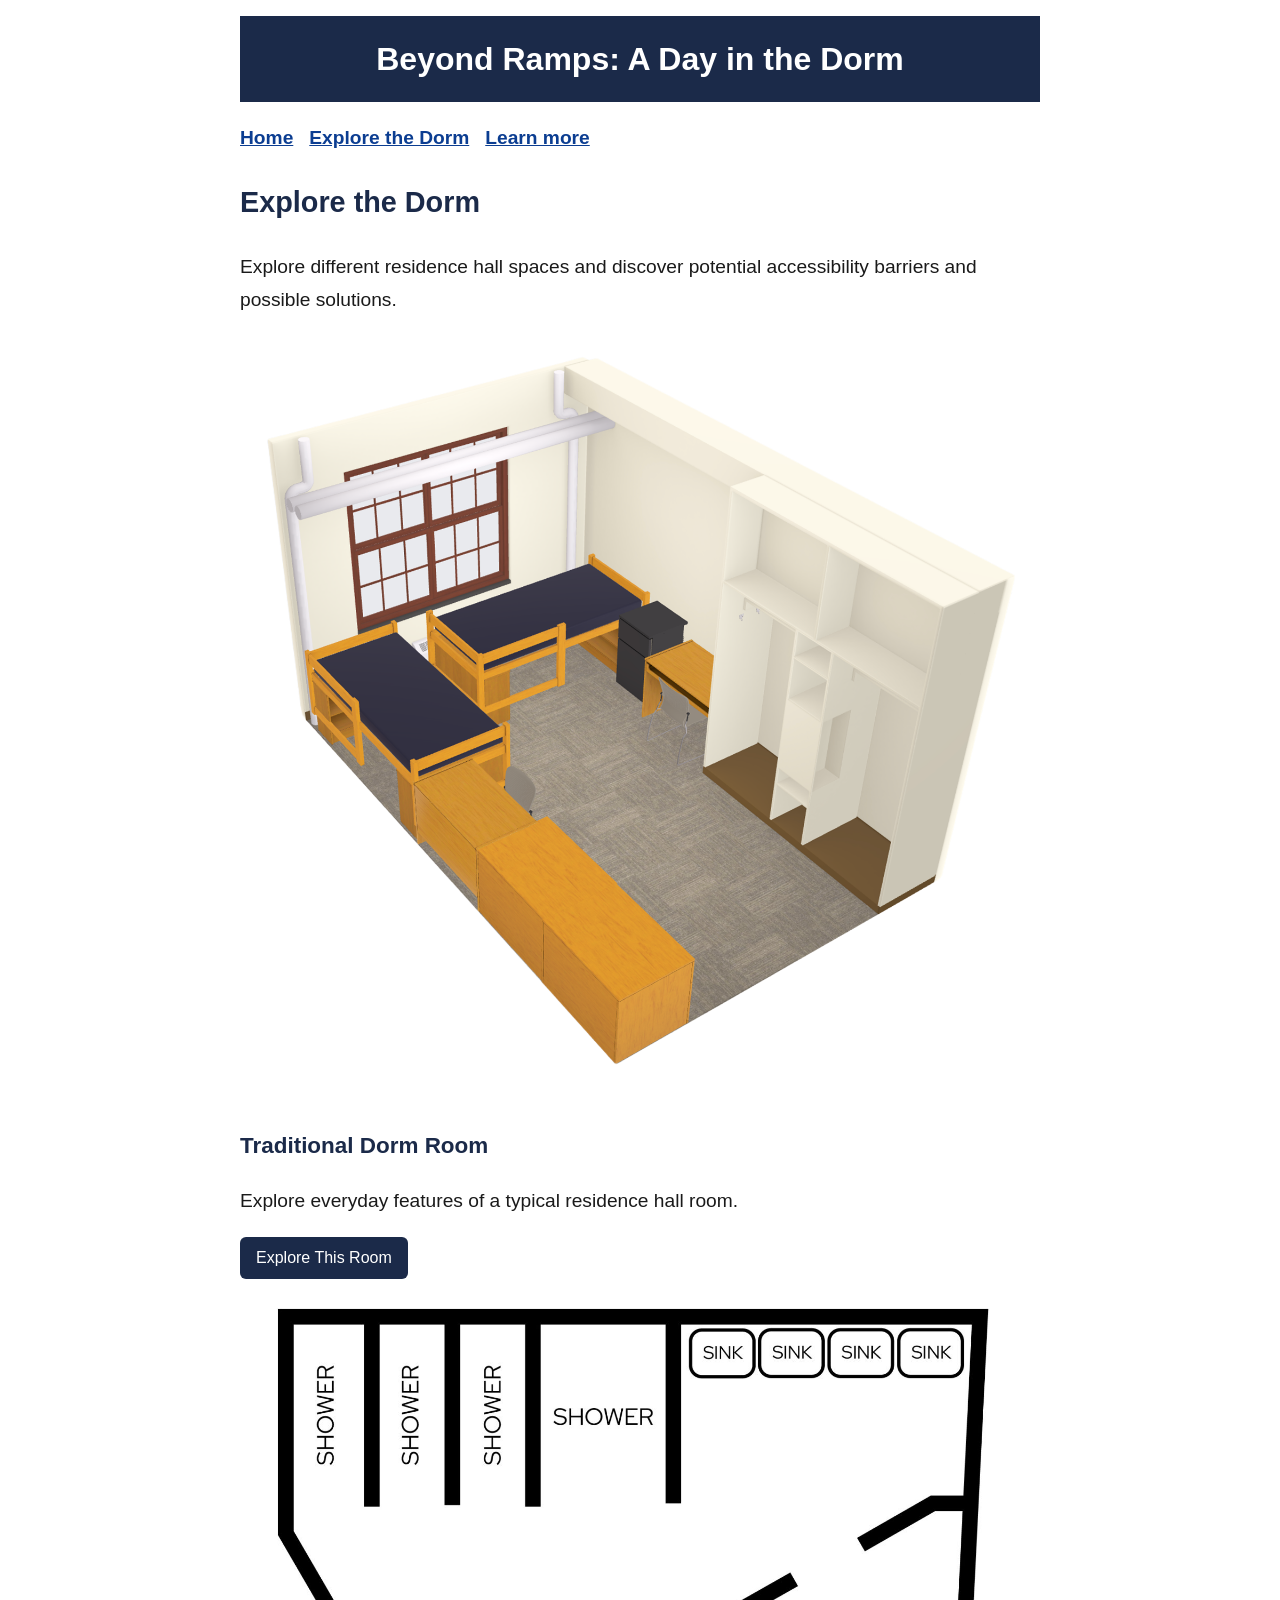
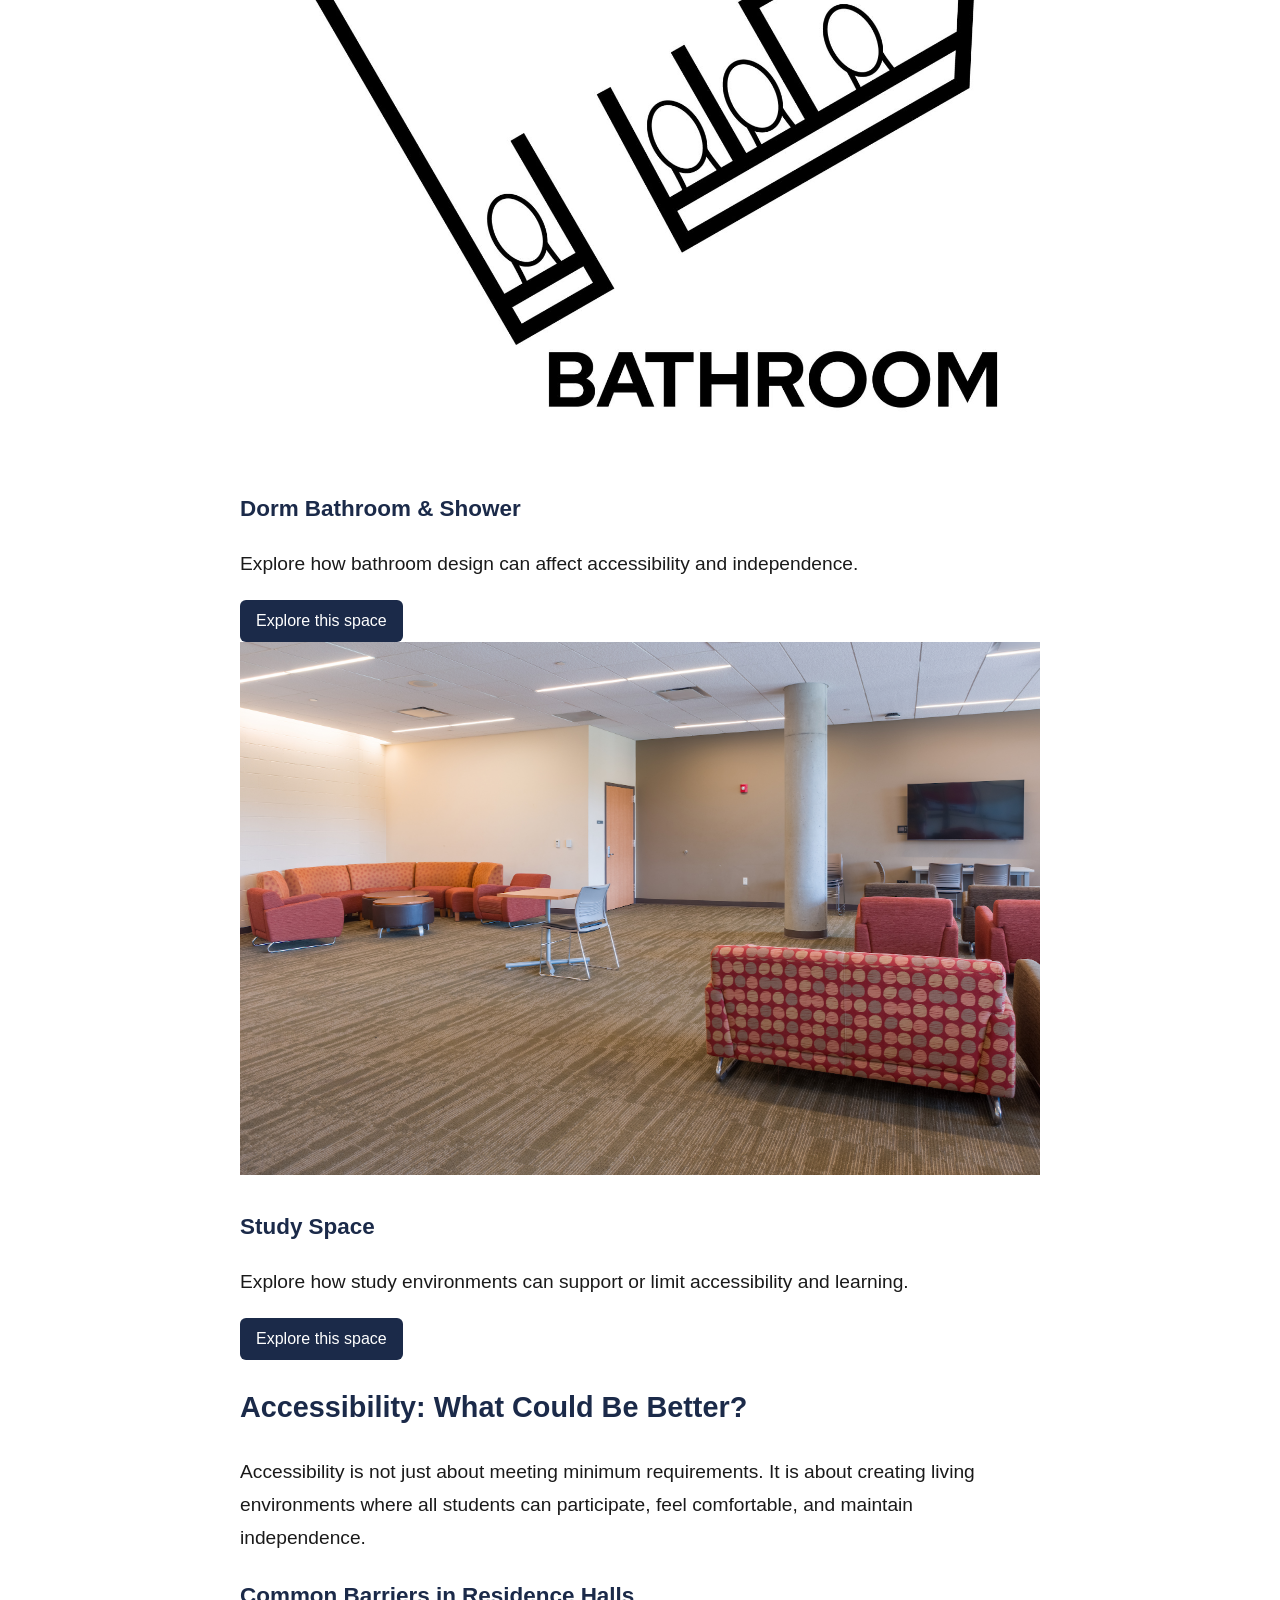
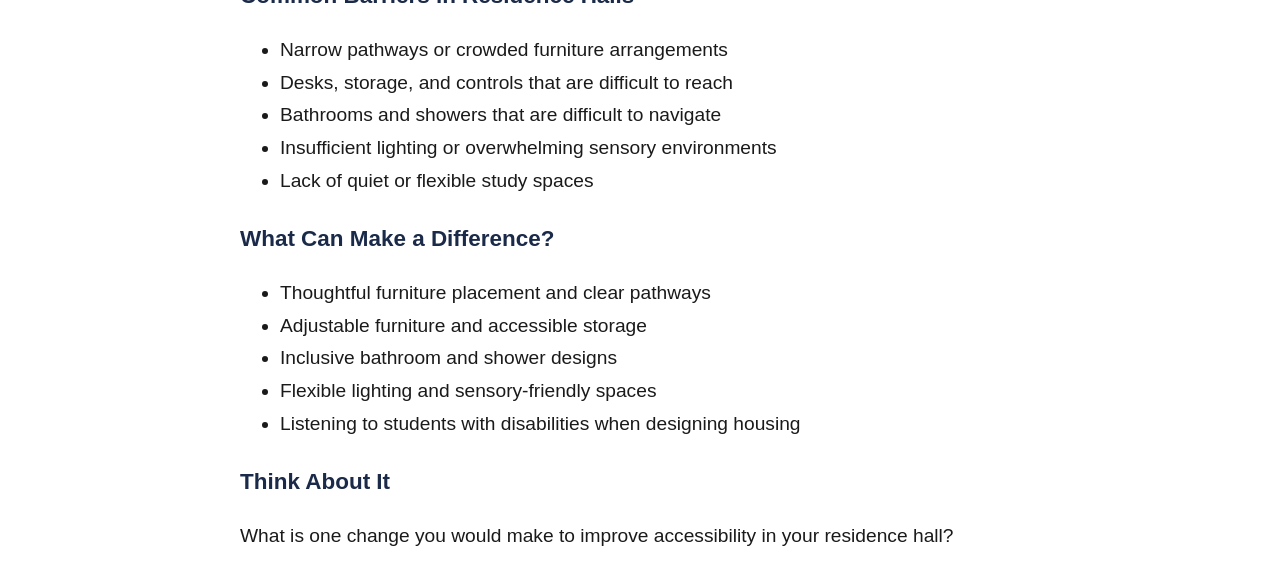
==== explore.html @ ef0506f7 "finish website pages and styling" ====
<!DOCTYPE html>
<html lang="en">
<head>
  <meta charset="UTF-8">
  <meta name="viewport" content="width=device-width, initial-scale=1">
  <title>Explore the Dorm | Beyond Ramps</title>
  <link rel="stylesheet" href="styles.css">
</head>
<body>

<header>
  <h1>Beyond Ramps: A Day in the Dorm</h1>
</header>

<nav aria-label="Main navigation">
  <ul>
      <li><a href="index.html">Home</a></li>
    <li><a href="explore.html">Explore the Dorm</a></li>
    <li><a href="learn.html">Learn more</a></li>
  </ul>
</nav>

<main>
  <h2>Explore the Dorm</h2>
  <p>Explore different residence hall spaces and discover potential accessibility barriers and possible solutions.</p>
<div class="photo-card">
 <img src="images/traditional-dorm.jpg" alt="Traditional college dorm room with beds, desks, and furniture">
  <h3>Traditional Dorm Room</h3>
  <p>Explore everyday features of a typical residence hall room.</p>
<button type="button" onclick="document.getElementById('room-info').showModal()">
  Explore This Room
</button>
<dialog id="room-info">
  <h2>Traditional Dorm Room</h2>
  <p>Look closely at the room. Consider whether there is enough space to move between the beds, desks, and other furniture.</p>
  <h3>Things to consider:</h3>
  <ul>
    <li>Is there enough space for a wheelchair to turn and maneuver?</li>
    <li>Are walkways clear of backpacks, furniture, and other obstacles?</li>
    <li>Can someone reach the desk, closet, and storage areas?</li>
  </ul>
    <h3>Possible solutions:</h3>
  <ul>
    <li>Arrange furniture to create wider, unobstructed pathways.</li>
    <li>Necessary storage features moved to more accessible locations.</li>
    <li>Consider adjustable furniture and accessible storage options.</li>
  </ul>
  <button type="button" onclick="document.getElementById('room-info').close()">
    Close
  </button>
</dialog></div>
<div class="photo-card">
  <img src="images/dorm-bathroom.jpg" alt="Bathroom and shower in a college residence hall">
  <h3>Dorm Bathroom & Shower</h3>
  <p>Explore how bathroom design can affect accessibility and independence.</p>
  <button type="button" onclick="document.getElementById('bathroom-info').showModal()">
    Explore this space
  </button>
</div>

<dialog id="bathroom-info">
  <h2>Dorm Bathroom & Shower</h2>
  <p>Bathrooms can present unique accessibility challenges.</p>

  <h3>Things to consider:</h3>
  <ul>
    <li>Is there enough room to maneuver?</li>
    <li>Is the shower entrance easy to access?</li>
    <li>Are grab bars available?</li>
    <li>Can someone reach the sink and bathroom supplies?</li>
  </ul>

  <h3>Possible solutions:</h3>
  <ul>
    <li>Provide roll-in or zero-threshold showers where appropriate.</li>
    <li>Install properly positioned grab bars.</li>
    <li>Ensure adequate maneuvering space.</li>
    <li>Provide accessible sinks and storage.</li>
  </ul>

  <button type="button" onclick="document.getElementById('bathroom-info').close()">
    Close
  </button>
</dialog>
<div class="photo-card">
  <img src="images/study-space.jpg" alt="Study space in a college residence hall">
  <h3>Study Space</h3>
  <p>Explore how study environments can support or limit accessibility and learning.</p>
  <button type="button" onclick="document.getElementById('study-info').showModal()">
    Explore this space
  </button>
</div>

<dialog id="study-info">
  <h2>Study Space</h2>
  <p>A study environment should allow students with different physical, sensory, and learning needs to work comfortably.</p>

  <h3>Things to consider:</h3>
  <ul>
    <li>Is the desk an appropriate height for different users?</li>
    <li>Is there enough room to move around the furniture?</li>
    <li>Is the lighting adjustable and comfortable?</li>
    <li>Can students find a quieter place to focus?</li>
  </ul>

  <h3>Possible solutions:</h3>
  <ul>
    <li>Provide adjustable-height desks and accessible seating.</li>
    <li>Keep pathways clear and provide adequate maneuvering space.</li>
    <li>Offer adjustable lighting options.</li>
    <li>Provide quiet study areas with reduced sensory distractions.</li>
  </ul>

  <button type="button" onclick="document.getElementById('study-info').close()">
    Close
  </button>
</dialog>
<section id="accessibility-takeaways">
  <h2>Accessibility: What Could Be Better?</h2>

  <p>
    Accessibility is not just about meeting minimum requirements.
    It is about creating living environments where all students
    can participate, feel comfortable, and maintain independence.
  </p>

  <h3>Common Barriers in Residence Halls</h3>
  <ul>
    <li>Narrow pathways or crowded furniture arrangements</li>
    <li>Desks, storage, and controls that are difficult to reach</li>
    <li>Bathrooms and showers that are difficult to navigate</li>
    <li>Insufficient lighting or overwhelming sensory environments</li>
    <li>Lack of quiet or flexible study spaces</li>
  </ul>

  <h3>What Can Make a Difference?</h3>
  <ul>
    <li>Thoughtful furniture placement and clear pathways</li>
    <li>Adjustable furniture and accessible storage</li>
    <li>Inclusive bathroom and shower designs</li>
    <li>Flexible lighting and sensory-friendly spaces</li>
    <li>Listening to students with disabilities when designing housing</li>
  </ul>

  <h3>Think About It</h3>
  <p>
    What is one change you would make to improve accessibility
    in your residence hall?
  </p>
</section>
</main>

</body>
</html>
---- styles.css ----
body {
  font-family: Verdana, Arial, sans-serif;
  font-size: 1.2rem;
  line-height: 1.7;
  background-color: #ffffff;
  color: #1a1a1a;
  max-width: 800px;
  margin: 0 auto;
  padding: 1rem;
}

header {
  background-color: #1b2a49;
  color: #ffffff;
  padding: 1rem;
  text-align: center;
}

h1 {
  margin: 0;
  font-size: 2rem;
}

h2 {
  color: #1b2a49;
}

nav ul {
  list-style-type: none;
  padding: 0;
  display: flex;
  flex-wrap: wrap;
  gap: 1rem;
}

a {
  color: #0b3d91;
  text-decoration: underline;
  font-weight: bold;
}

a:hover {
  background-color: #ffe9a8;
}

a:focus {
  outline: 3px solid #b35900;
  outline-offset: 3px;
}

img {
  max-width: 100%;
  height: auto;
}h3 {
color: #1b2a49;
  margin-bottom: 0.5rem;
}

.photo-card button {
  background-color: #1b2a49;
  color: white;
  padding: 0.75rem 1rem;
  border: none;
  border-radius: 6px;
  font-size: 1rem;
  cursor: pointer;
}
.photo-card button:hover {
  background-color: #304a78;
}
.video-container {
  position: relative;
  width: 100%;
  aspect-ratio: 16 / 9;
  margin: 1.5rem 0;
}

.video-container iframe {
  width: 100%;
  height: 100%;
  border: none;
  border-radius: 8px;
}
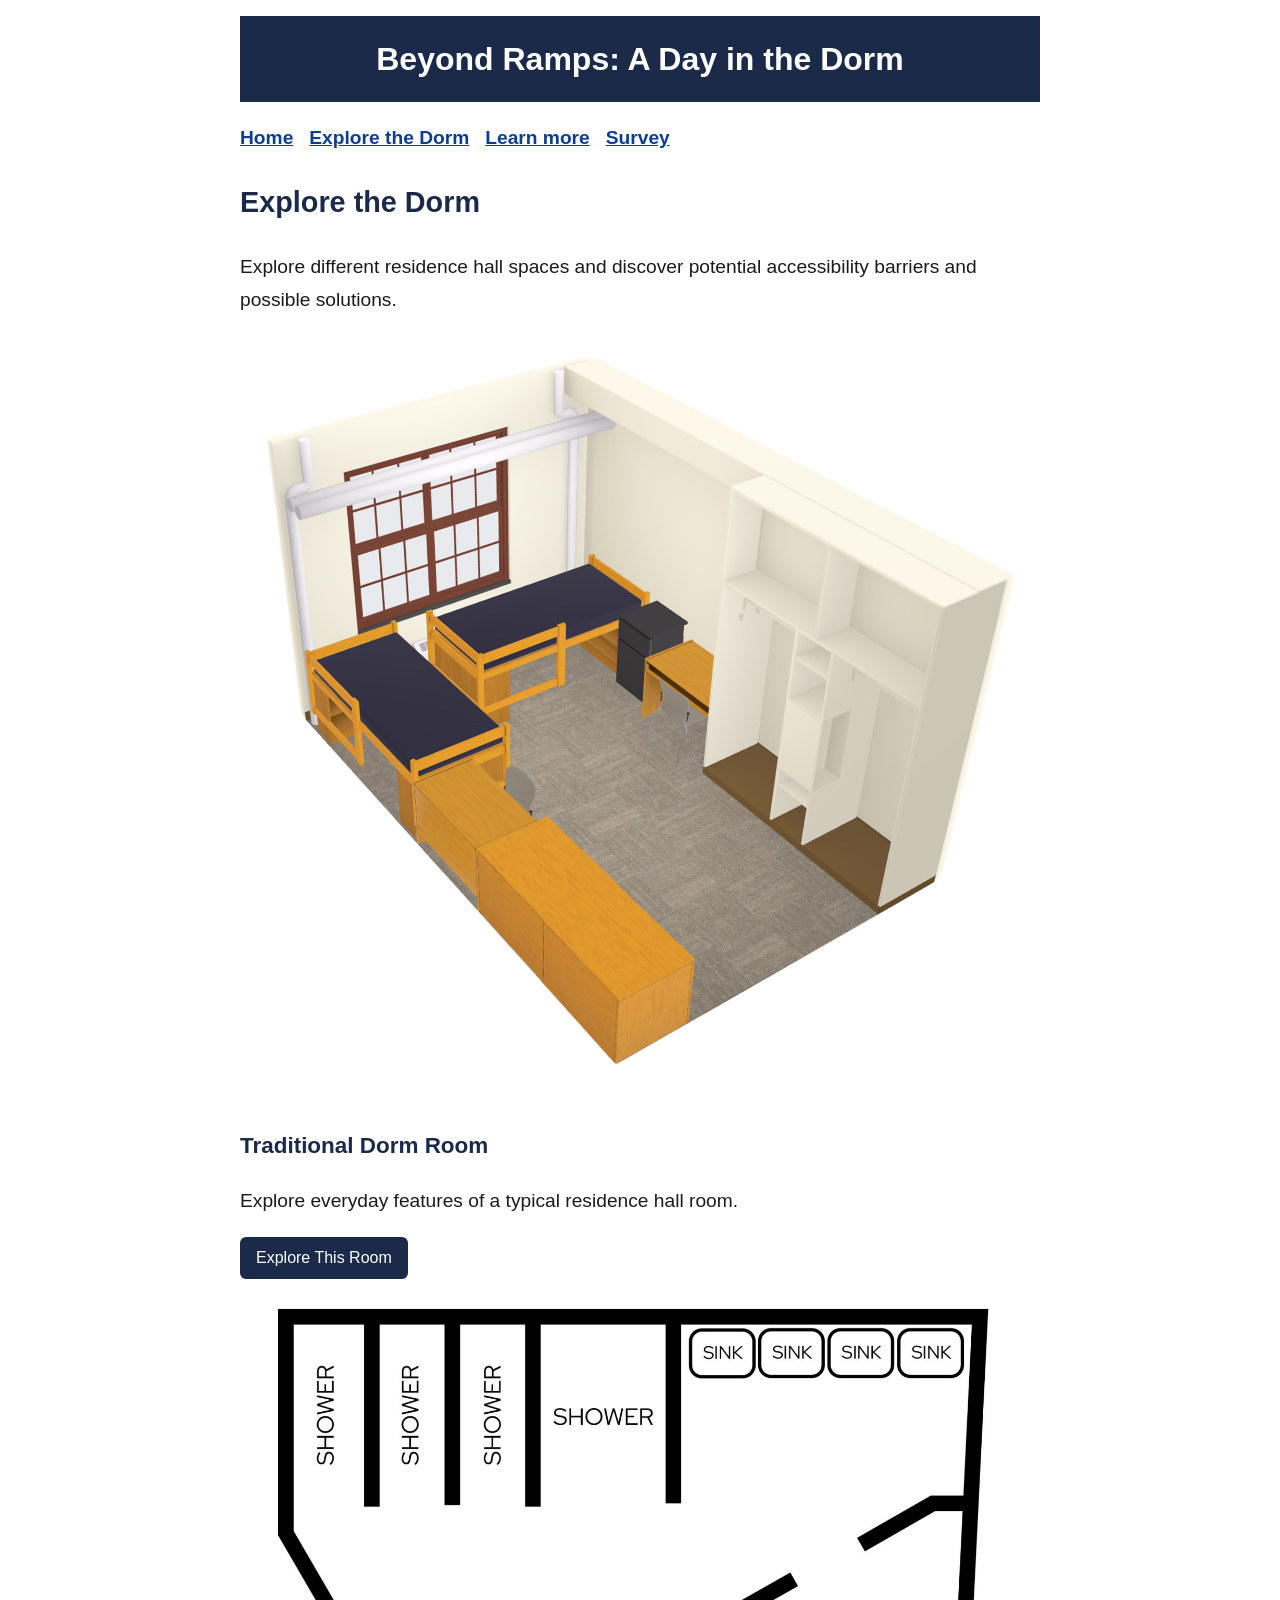
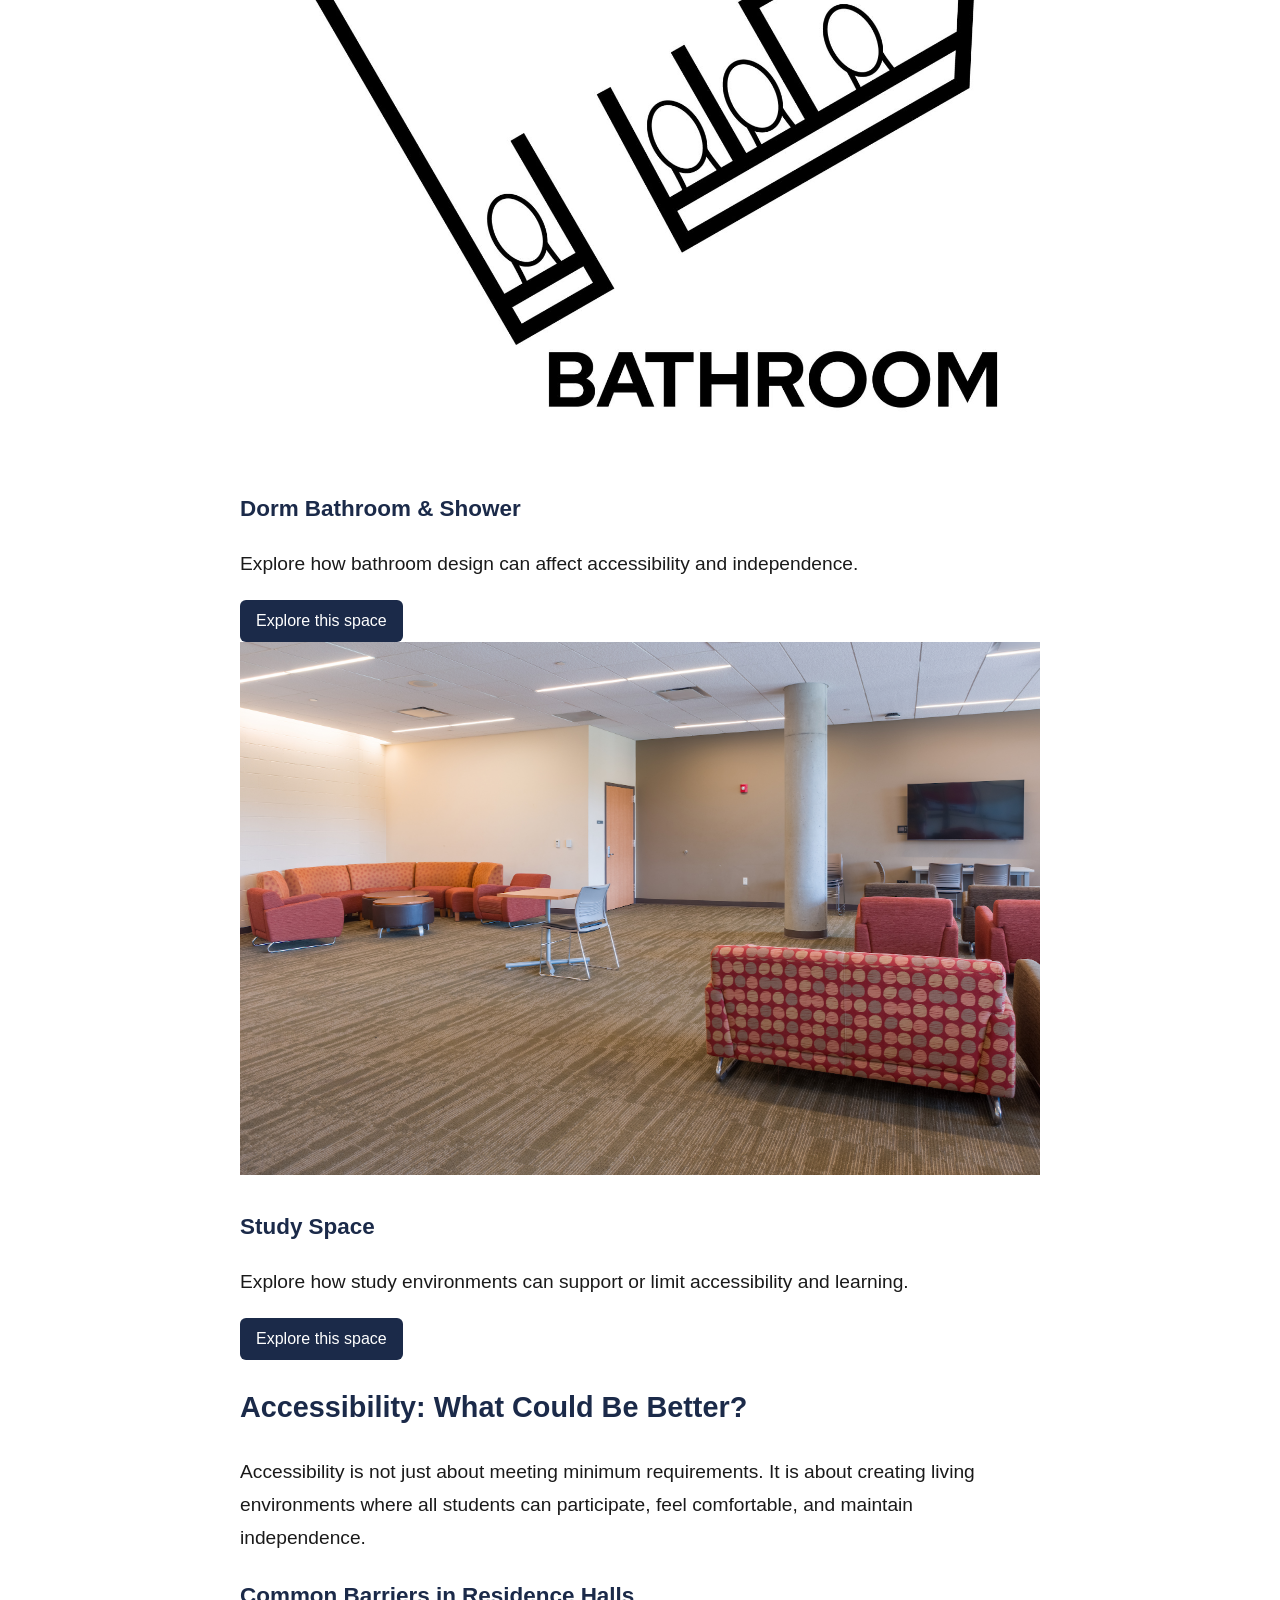
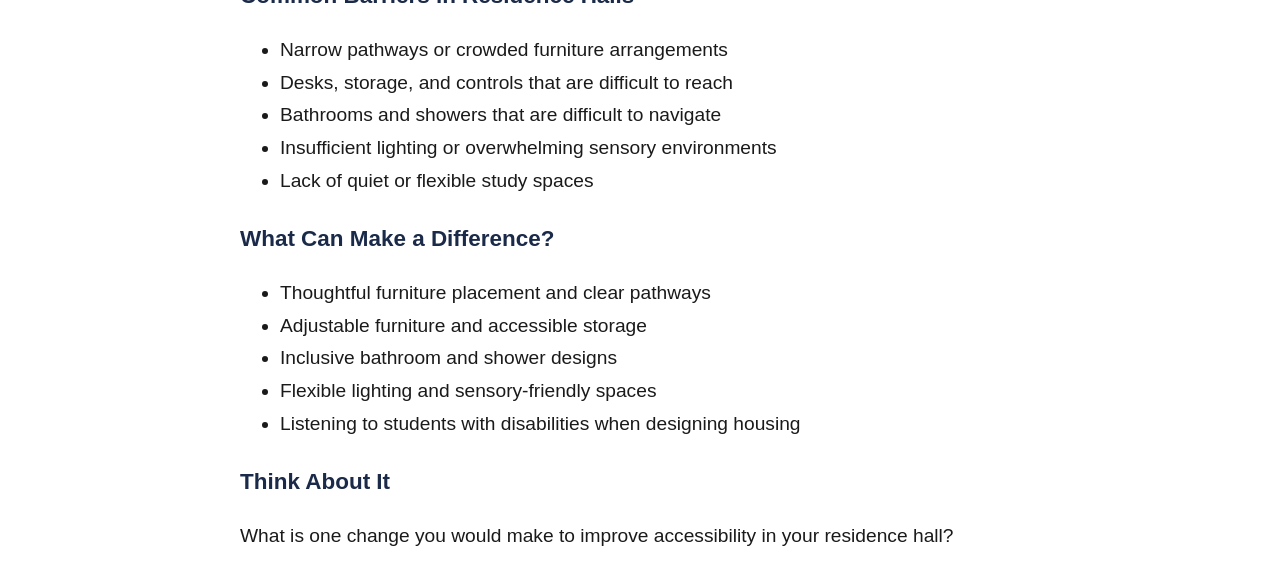
==== commit a4803de4: "Update explore.html" ====
--- a/explore.html
+++ b/explore.html
@@ -17,6 +17,7 @@
       <li><a href="index.html">Home</a></li>
     <li><a href="explore.html">Explore the Dorm</a></li>
     <li><a href="learn.html">Learn more</a></li>
+    <li><a href="survey.html">Survey</a></li>
   </ul>
 </nav>
 
@@ -151,4 +152,4 @@
 </main>
 
 </body>
-</html>+</html>
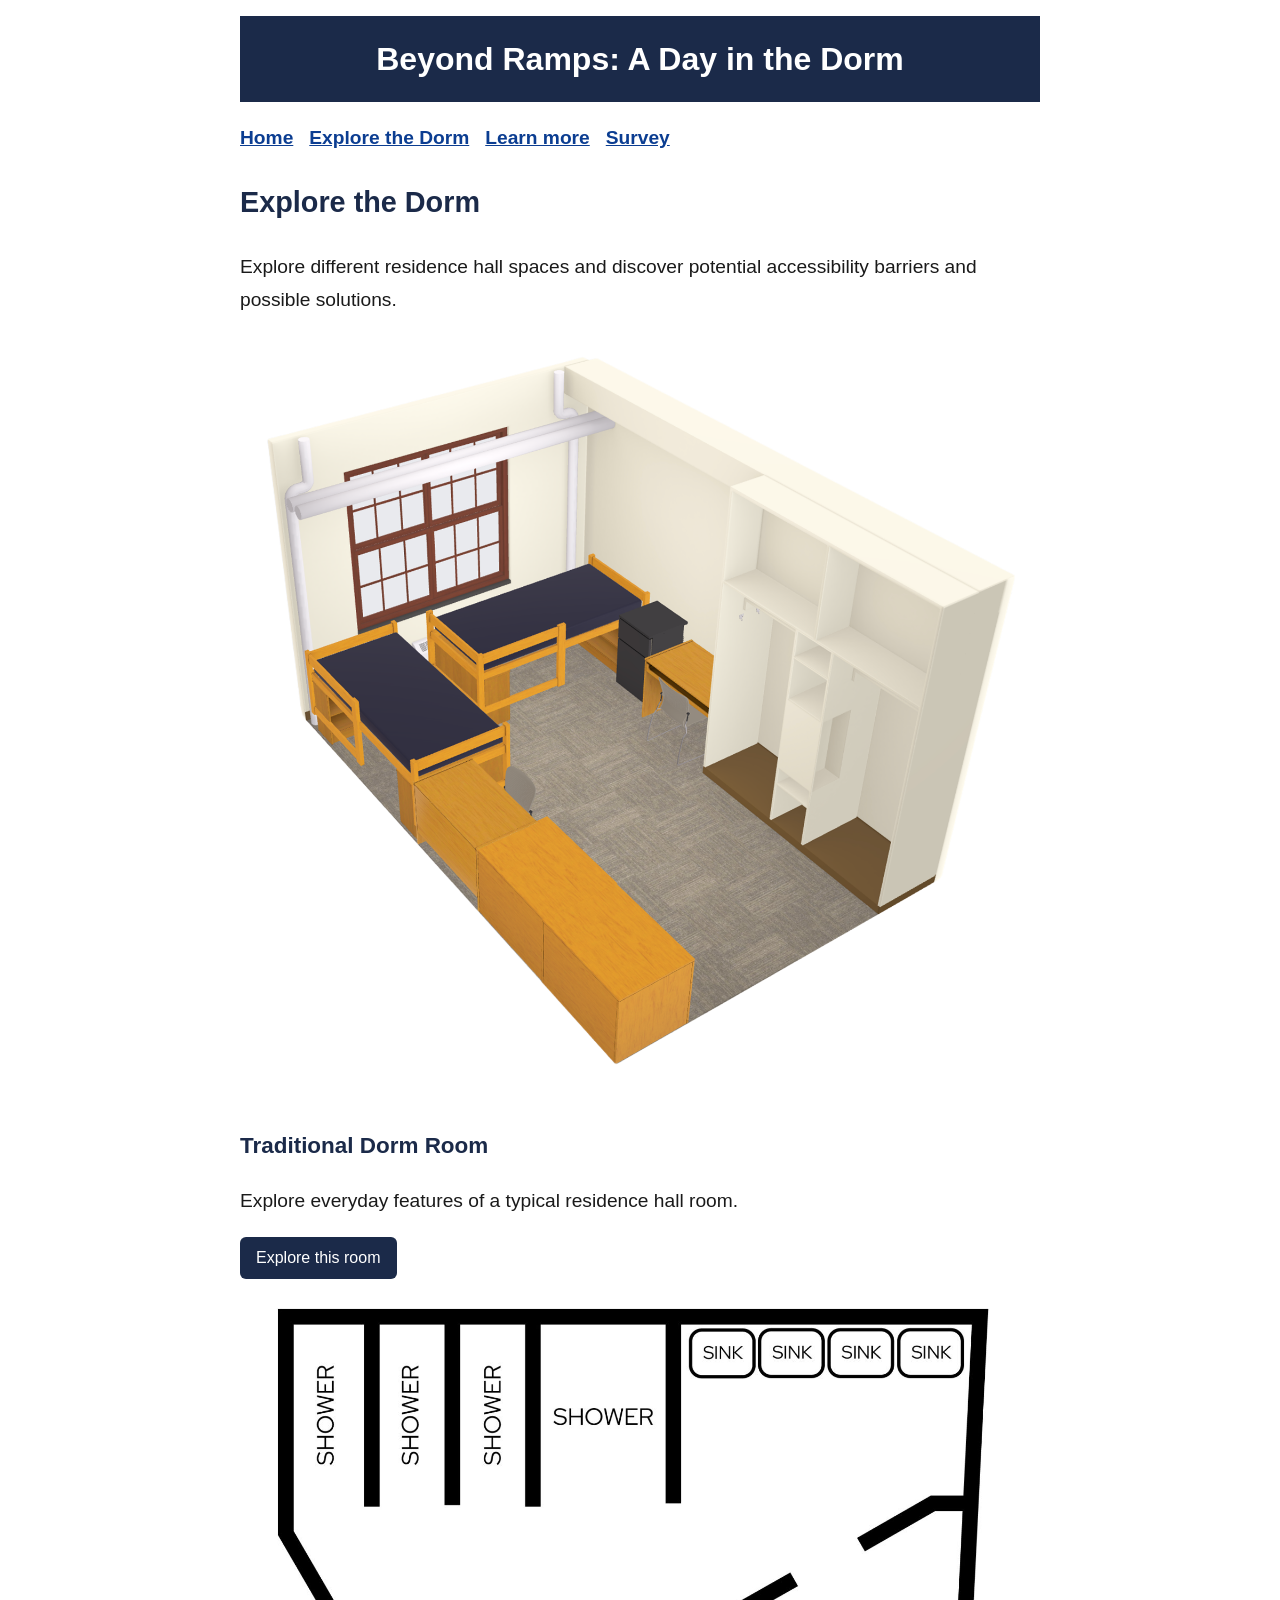
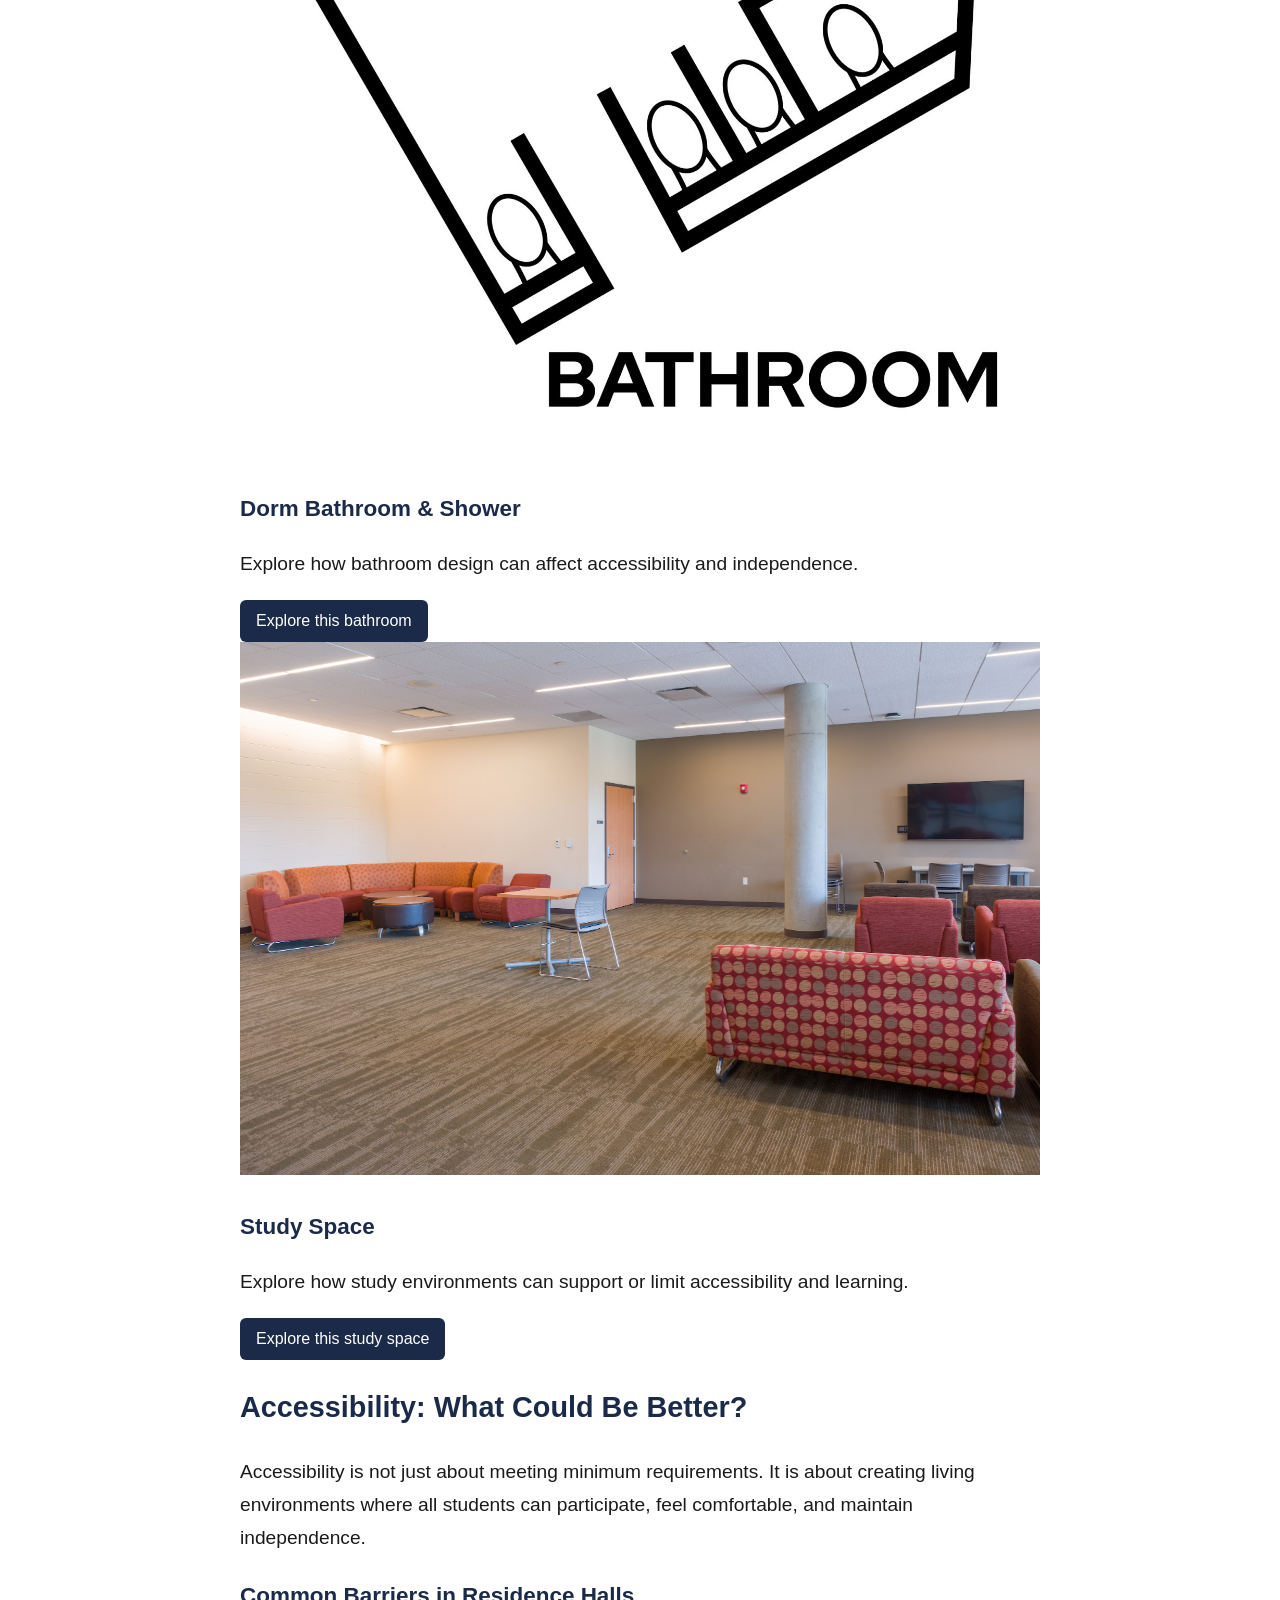
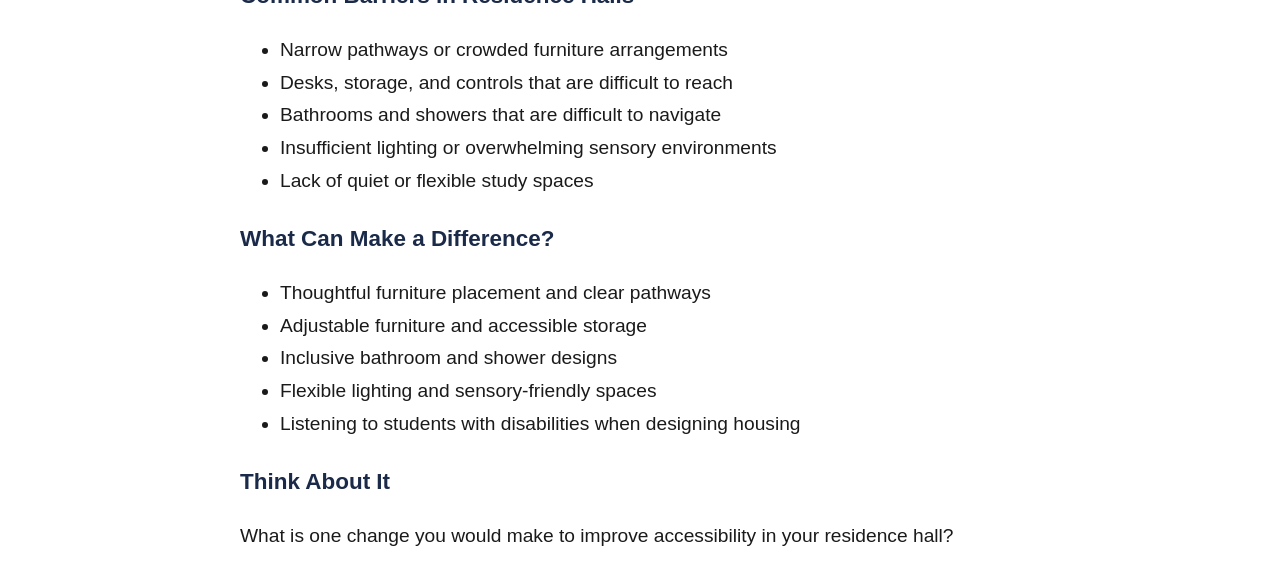
==== commit a5fc9a7f: "Update explore.html" ====
--- a/explore.html
+++ b/explore.html
@@ -14,8 +14,8 @@
 
 <nav aria-label="Main navigation">
   <ul>
-      <li><a href="index.html">Home</a></li>
-    <li><a href="explore.html">Explore the Dorm</a></li>
+    <li><a href="index.html">Home</a></li>
+    <li><a href="explore.html" aria-current="page">Explore the Dorm</a></li>
     <li><a href="learn.html">Learn more</a></li>
     <li><a href="survey.html">Survey</a></li>
   </ul>
@@ -24,131 +24,140 @@
 <main>
   <h2>Explore the Dorm</h2>
   <p>Explore different residence hall spaces and discover potential accessibility barriers and possible solutions.</p>
-<div class="photo-card">
- <img src="images/traditional-dorm.jpg" alt="Traditional college dorm room with beds, desks, and furniture">
-  <h3>Traditional Dorm Room</h3>
-  <p>Explore everyday features of a typical residence hall room.</p>
-<button type="button" onclick="document.getElementById('room-info').showModal()">
-  Explore This Room
-</button>
-<dialog id="room-info">
-  <h2>Traditional Dorm Room</h2>
-  <p>Look closely at the room. Consider whether there is enough space to move between the beds, desks, and other furniture.</p>
-  <h3>Things to consider:</h3>
-  <ul>
-    <li>Is there enough space for a wheelchair to turn and maneuver?</li>
-    <li>Are walkways clear of backpacks, furniture, and other obstacles?</li>
-    <li>Can someone reach the desk, closet, and storage areas?</li>
-  </ul>
+
+  <div class="photo-card">
+    <img src="images/traditional-dorm.jpg" alt="Illustrated 3D view of a dorm room from above. Two wooden beds with dark blue mattresses sit in an L-shape along the left and back walls, beneath a large window. Wooden desks with chairs and a long wooden dresser line the walls. A tall cream-colored wardrobe with open shelves fills the right wall, and carpeted floor space is open through the middle of the room.">
+    <h3>Traditional Dorm Room</h3>
+    <p>Explore everyday features of a typical residence hall room.</p>
+    <button type="button" onclick="document.getElementById('room-info').showModal()">
+      Explore this room
+    </button>
+  </div>
+
+  <dialog id="room-info" aria-labelledby="room-title">
+    <h2 id="room-title">Traditional Dorm Room</h2>
+    <p>Look closely at the room. Consider whether there is enough space to move between the beds, desks, and other furniture.</p>
+
+    <h3>Things to consider:</h3>
+    <ul>
+      <li>Is there enough space for a wheelchair to turn and maneuver?</li>
+      <li>Are walkways clear of backpacks, furniture, and other obstacles?</li>
+      <li>Can someone reach the desk, closet, and storage areas?</li>
+    </ul>
+
     <h3>Possible solutions:</h3>
-  <ul>
-    <li>Arrange furniture to create wider, unobstructed pathways.</li>
-    <li>Necessary storage features moved to more accessible locations.</li>
-    <li>Consider adjustable furniture and accessible storage options.</li>
-  </ul>
-  <button type="button" onclick="document.getElementById('room-info').close()">
-    Close
-  </button>
-</dialog></div>
-<div class="photo-card">
-  <img src="images/dorm-bathroom.jpg" alt="Bathroom and shower in a college residence hall">
-  <h3>Dorm Bathroom & Shower</h3>
-  <p>Explore how bathroom design can affect accessibility and independence.</p>
-  <button type="button" onclick="document.getElementById('bathroom-info').showModal()">
-    Explore this space
-  </button>
-</div>
+    <ul>
+      <li>Arrange furniture to create wider, unobstructed pathways.</li>
+      <li>Move necessary storage features to more accessible locations.</li>
+      <li>Consider adjustable furniture and accessible storage options.</li>
+    </ul>
 
-<dialog id="bathroom-info">
-  <h2>Dorm Bathroom & Shower</h2>
-  <p>Bathrooms can present unique accessibility challenges.</p>
+    <button type="button" onclick="document.getElementById('room-info').close()">
+      Close
+    </button>
+  </dialog>
 
-  <h3>Things to consider:</h3>
-  <ul>
-    <li>Is there enough room to maneuver?</li>
-    <li>Is the shower entrance easy to access?</li>
-    <li>Are grab bars available?</li>
-    <li>Can someone reach the sink and bathroom supplies?</li>
-  </ul>
+  <div class="photo-card">
+    <img src="images/dorm-bathroom.jpg" alt="Black-and-white floor plan of a shared dorm bathroom. Four shower stalls run along the top left, and the fourth is wider than the others. Four sinks sit in a row at the top right. Four toilet stalls are along the bottom right, with one stall set apart from the other three.">
+    <h3>Dorm Bathroom &amp; Shower</h3>
+    <p>Explore how bathroom design can affect accessibility and independence.</p>
+    <button type="button" onclick="document.getElementById('bathroom-info').showModal()">
+      Explore this bathroom
+    </button>
+  </div>
 
-  <h3>Possible solutions:</h3>
-  <ul>
-    <li>Provide roll-in or zero-threshold showers where appropriate.</li>
-    <li>Install properly positioned grab bars.</li>
-    <li>Ensure adequate maneuvering space.</li>
-    <li>Provide accessible sinks and storage.</li>
-  </ul>
+  <dialog id="bathroom-info" aria-labelledby="bathroom-title">
+    <h2 id="bathroom-title">Dorm Bathroom &amp; Shower</h2>
+    <p>Bathrooms can present unique accessibility challenges.</p>
 
-  <button type="button" onclick="document.getElementById('bathroom-info').close()">
-    Close
-  </button>
-</dialog>
-<div class="photo-card">
-  <img src="images/study-space.jpg" alt="Study space in a college residence hall">
-  <h3>Study Space</h3>
-  <p>Explore how study environments can support or limit accessibility and learning.</p>
-  <button type="button" onclick="document.getElementById('study-info').showModal()">
-    Explore this space
-  </button>
-</div>
+    <h3>Things to consider:</h3>
+    <ul>
+      <li>Is there enough room to maneuver?</li>
+      <li>Is the shower entrance easy to access?</li>
+      <li>Are grab bars available?</li>
+      <li>Can someone reach the sink and bathroom supplies?</li>
+    </ul>
 
-<dialog id="study-info">
-  <h2>Study Space</h2>
-  <p>A study environment should allow students with different physical, sensory, and learning needs to work comfortably.</p>
+    <h3>Possible solutions:</h3>
+    <ul>
+      <li>Provide roll-in or zero-threshold showers where appropriate.</li>
+      <li>Install properly positioned grab bars.</li>
+      <li>Ensure adequate maneuvering space.</li>
+      <li>Provide accessible sinks and storage.</li>
+    </ul>
 
-  <h3>Things to consider:</h3>
-  <ul>
-    <li>Is the desk an appropriate height for different users?</li>
-    <li>Is there enough room to move around the furniture?</li>
-    <li>Is the lighting adjustable and comfortable?</li>
-    <li>Can students find a quieter place to focus?</li>
-  </ul>
+    <button type="button" onclick="document.getElementById('bathroom-info').close()">
+      Close
+    </button>
+  </dialog>
 
-  <h3>Possible solutions:</h3>
-  <ul>
-    <li>Provide adjustable-height desks and accessible seating.</li>
-    <li>Keep pathways clear and provide adequate maneuvering space.</li>
-    <li>Offer adjustable lighting options.</li>
-    <li>Provide quiet study areas with reduced sensory distractions.</li>
-  </ul>
+  <div class="photo-card">
+    <img src="images/study-space.jpg" alt="Large carpeted lounge with a concrete column in the center. On the left, an orange curved sofa, red armchairs, and round ottomans form a seating cluster. On the right, red and brown armchairs and a red polka-dot sofa face a wall-mounted TV, and a study table with chairs sits along the back wall. A wooden door is at the back.">
+    <h3>Study Space</h3>
+    <p>Explore how study environments can support or limit accessibility and learning.</p>
+    <button type="button" onclick="document.getElementById('study-info').showModal()">
+      Explore this study space
+    </button>
+  </div>
 
-  <button type="button" onclick="document.getElementById('study-info').close()">
-    Close
-  </button>
-</dialog>
-<section id="accessibility-takeaways">
-  <h2>Accessibility: What Could Be Better?</h2>
+  <dialog id="study-info" aria-labelledby="study-title">
+    <h2 id="study-title">Study Space</h2>
+    <p>A study environment should allow students with different physical, sensory, and learning needs to work comfortably.</p>
 
-  <p>
-    Accessibility is not just about meeting minimum requirements.
-    It is about creating living environments where all students
-    can participate, feel comfortable, and maintain independence.
-  </p>
+    <h3>Things to consider:</h3>
+    <ul>
+      <li>Is the desk an appropriate height for different users?</li>
+      <li>Is there enough room to move around the furniture?</li>
+      <li>Is the lighting adjustable and comfortable?</li>
+      <li>Can students find a quieter place to focus?</li>
+    </ul>
 
-  <h3>Common Barriers in Residence Halls</h3>
-  <ul>
-    <li>Narrow pathways or crowded furniture arrangements</li>
-    <li>Desks, storage, and controls that are difficult to reach</li>
-    <li>Bathrooms and showers that are difficult to navigate</li>
-    <li>Insufficient lighting or overwhelming sensory environments</li>
-    <li>Lack of quiet or flexible study spaces</li>
-  </ul>
+    <h3>Possible solutions:</h3>
+    <ul>
+      <li>Provide adjustable-height desks and accessible seating.</li>
+      <li>Keep pathways clear and provide adequate maneuvering space.</li>
+      <li>Offer adjustable lighting options.</li>
+      <li>Provide quiet study areas with reduced sensory distractions.</li>
+    </ul>
 
-  <h3>What Can Make a Difference?</h3>
-  <ul>
-    <li>Thoughtful furniture placement and clear pathways</li>
-    <li>Adjustable furniture and accessible storage</li>
-    <li>Inclusive bathroom and shower designs</li>
-    <li>Flexible lighting and sensory-friendly spaces</li>
-    <li>Listening to students with disabilities when designing housing</li>
-  </ul>
+    <button type="button" onclick="document.getElementById('study-info').close()">
+      Close
+    </button>
+  </dialog>
 
-  <h3>Think About It</h3>
-  <p>
-    What is one change you would make to improve accessibility
-    in your residence hall?
-  </p>
-</section>
+  <section id="accessibility-takeaways">
+    <h2>Accessibility: What Could Be Better?</h2>
+
+    <p>
+      Accessibility is not just about meeting minimum requirements.
+      It is about creating living environments where all students
+      can participate, feel comfortable, and maintain independence.
+    </p>
+
+    <h3>Common Barriers in Residence Halls</h3>
+    <ul>
+      <li>Narrow pathways or crowded furniture arrangements</li>
+      <li>Desks, storage, and controls that are difficult to reach</li>
+      <li>Bathrooms and showers that are difficult to navigate</li>
+      <li>Insufficient lighting or overwhelming sensory environments</li>
+      <li>Lack of quiet or flexible study spaces</li>
+    </ul>
+
+    <h3>What Can Make a Difference?</h3>
+    <ul>
+      <li>Thoughtful furniture placement and clear pathways</li>
+      <li>Adjustable furniture and accessible storage</li>
+      <li>Inclusive bathroom and shower designs</li>
+      <li>Flexible lighting and sensory-friendly spaces</li>
+      <li>Listening to students with disabilities when designing housing</li>
+    </ul>
+
+    <h3>Think About It</h3>
+    <p>
+      What is one change you would make to improve accessibility
+      in your residence hall?
+    </p>
+  </section>
 </main>
 
 </body>
